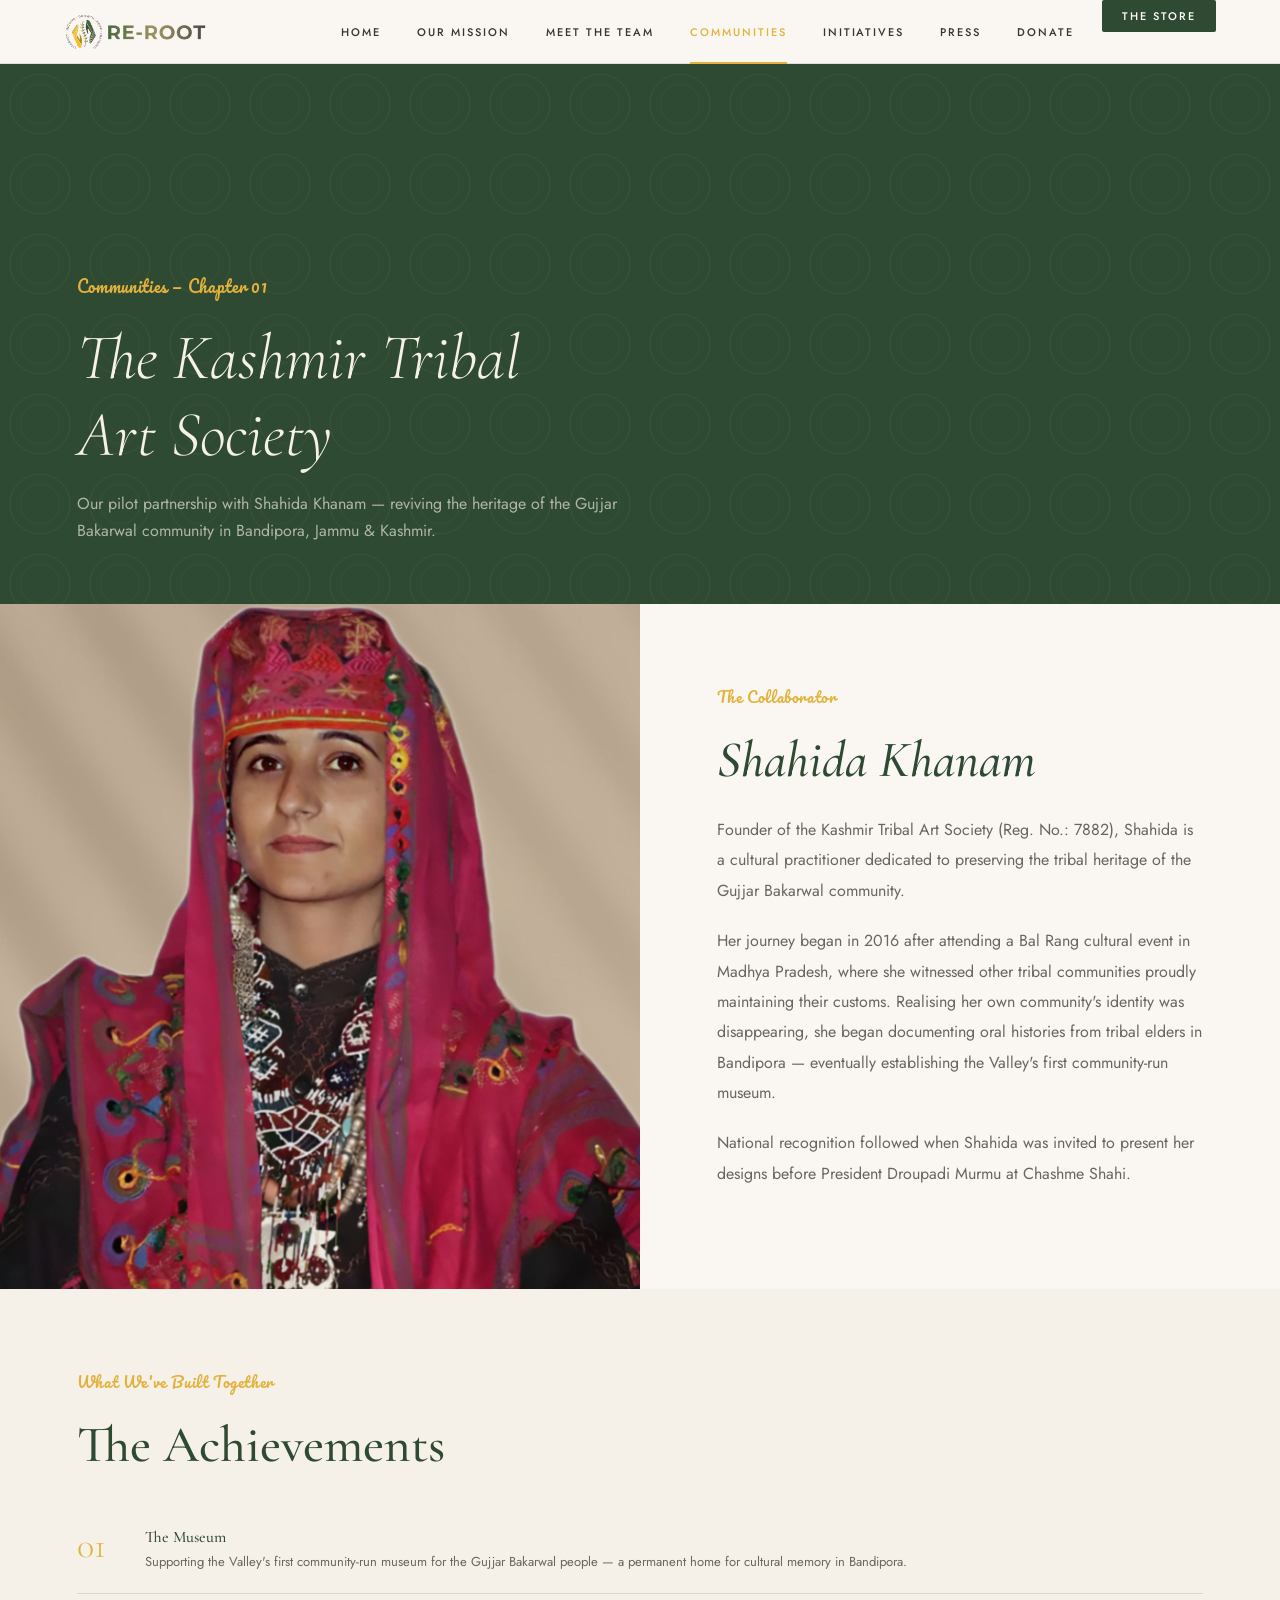
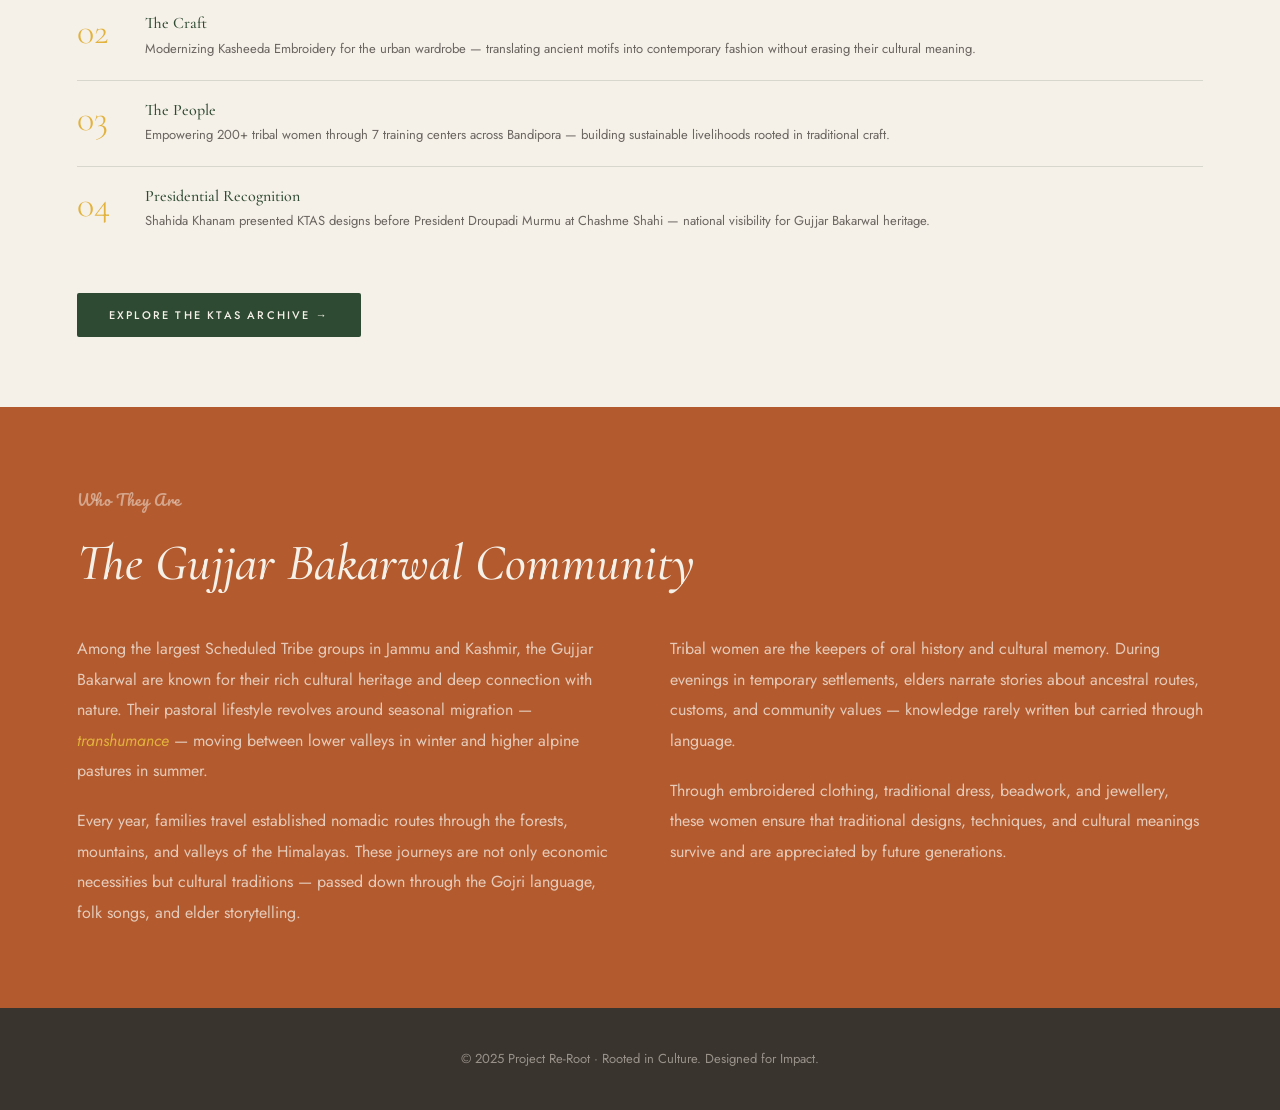
==== communities.html @ 129a93f0 "Initial commit" ====
<!DOCTYPE html>
<html lang="en">
<head>
<meta charset="UTF-8">
<meta name="viewport" content="width=device-width, initial-scale=1.0">
<title>RE-ROOT - Communities</title>
<meta name="description" content="Explore Re-Root's Kashmir Tribal Art Society partnership and the living traditions of the Gujjar Bakarwal community.">
<link rel="preconnect" href="https://fonts.googleapis.com">
<link rel="preconnect" href="https://fonts.gstatic.com" crossorigin>
<link href="https://fonts.googleapis.com/css2?family=Cormorant+Garamond:ital,wght@0,300;0,400;0,500;0,600;1,300;1,400;1,500&family=Jost:wght@300;400;500&family=Pacifico&display=swap" rel="stylesheet">
<link rel="stylesheet" href="styles.css">
<script src="script.js" defer></script>
</head>
<body>
<nav>
  <a href="index.html" class="nav-logo">
    <img src="img/re-root-logo.png" alt="RE-ROOT">
    <span class="visually-hidden">RE-ROOT</span>
  </a>
  <ul class="nav-links">
    <li><a href="index.html">Home</a></li>
    <li><a href="mission.html">Our Mission</a></li>
    <li><a href="team.html">Meet the Team</a></li>
    <li><a href="communities.html" class="active" aria-current="page">Communities</a></li>
    <li><a href="initiatives.html">Initiatives</a></li>
    <li><a href="press.html">Press</a></li>
    <li><a href="donate.html">Donate</a></li>
    <li><a href="#" class="nav-store" onclick="return false;" aria-disabled="true" title="Store coming soon">The Store</a></li>
  </ul>
  <button class="hamburger" id="hamburger" onclick="toggleMenu()" aria-label="Toggle menu">
    <span></span><span></span><span></span>
  </button>
</nav>
<div class="mobile-drawer" id="mobile-drawer">
  <a href="index.html" class="mobile-link">Home</a>
  <a href="mission.html" class="mobile-link">Our Mission</a>
  <a href="team.html" class="mobile-link">Meet the Team</a>
  <a href="communities.html" class="mobile-link active" aria-current="page">Communities</a>
  <a href="initiatives.html" class="mobile-link">Initiatives</a>
  <a href="press.html" class="mobile-link">Press</a>
  <a href="donate.html" class="mobile-link">Donate</a>
  <a href="#" class="mobile-link mobile-link-store" onclick="return false;" aria-disabled="true" title="Store coming soon">The Store</a>
</div>
<div class="drawer-overlay" id="drawer-overlay" onclick="closeMenu()"></div>

<main class="page">
  <div class="ktas-hero" data-random-bg style="--bg-tint:linear-gradient(180deg, rgba(46,74,50,0.82) 0%, rgba(46,74,50,0.9) 100%)">
    <div class="ktas-hero-content">
      <p class="section-label">Communities &mdash; Chapter 01</p>
      <h1>The Kashmir Tribal<br><em>Art Society</em></h1>
      <p>Our pilot partnership with Shahida Khanam &mdash; reviving the heritage of the Gujjar Bakarwal community in Bandipora, Jammu &amp; Kashmir.</p>
    </div>
  </div>

  <div class="ktas-split">
    <div class="ktas-img-col portrait-cover">
      <img src="img/shahida khanum.png" alt="Shahida Khanam in traditional attire">
    </div>
    <div class="ktas-text-col">
      <p class="section-label">The Collaborator</p>
      <h2 class="section-title" style="font-style:italic">Shahida Khanam</h2>
      <p class="section-para">Founder of the Kashmir Tribal Art Society (Reg. No.: 7882), Shahida is a cultural practitioner dedicated to preserving the tribal heritage of the Gujjar Bakarwal community.</p>
      <p class="section-para">Her journey began in 2016 after attending a Bal Rang cultural event in Madhya Pradesh, where she witnessed other tribal communities proudly maintaining their customs. Realising her own community's identity was disappearing, she began documenting oral histories from tribal elders in Bandipora &mdash; eventually establishing the Valley's first community-run museum.</p>
      <p class="section-para">National recognition followed when Shahida was invited to present her designs before President Droupadi Murmu at Chashme Shahi.</p>
    </div>
  </div>

  <section class="section" style="background:var(--ivorylight)">
    <p class="section-label">What We've Built Together</p>
    <h2 class="section-title">The Achievements</h2>
    <ul class="achievement-list">
      <li>
        <div class="ach-num">01</div>
        <div class="ach-text">
          <h4>The Museum</h4>
          <p>Supporting the Valley's first community-run museum for the Gujjar Bakarwal people &mdash; a permanent home for cultural memory in Bandipora.</p>
        </div>
      </li>
      <li>
        <div class="ach-num">02</div>
        <div class="ach-text">
          <h4>The Craft</h4>
          <p>Modernizing Kasheeda Embroidery for the urban wardrobe &mdash; translating ancient motifs into contemporary fashion without erasing their cultural meaning.</p>
        </div>
      </li>
      <li>
        <div class="ach-num">03</div>
        <div class="ach-text">
          <h4>The People</h4>
          <p>Empowering 200+ tribal women through 7 training centers across Bandipora &mdash; building sustainable livelihoods rooted in traditional craft.</p>
        </div>
      </li>
      <li>
        <div class="ach-num">04</div>
        <div class="ach-text">
          <h4>Presidential Recognition</h4>
          <p>Shahida Khanam presented KTAS designs before President Droupadi Murmu at Chashme Shahi &mdash; national visibility for Gujjar Bakarwal heritage.</p>
        </div>
      </li>
    </ul>
    <div style="margin-top:48px">
      <a href="initiatives.html#digital" class="btn-primary" style="background:var(--forest);color:var(--ivorylight)">Explore the KTAS Archive &rarr;</a>
    </div>
  </section>

  <div class="community-band">
    <p class="section-label" style="color:rgba(245,240,232,0.5)">Who They Are</p>
    <h2 class="section-title">The Gujjar Bakarwal Community</h2>
    <div class="community-grid">
      <div>
        <p style="color:rgba(245,240,232,0.75);line-height:1.9;margin-bottom:20px">Among the largest Scheduled Tribe groups in Jammu and Kashmir, the Gujjar Bakarwal are known for their rich cultural heritage and deep connection with nature. Their pastoral lifestyle revolves around seasonal migration &mdash; <em style="color:var(--gold)">transhumance</em> &mdash; moving between lower valleys in winter and higher alpine pastures in summer.</p>
        <p style="color:rgba(245,240,232,0.75);line-height:1.9">Every year, families travel established nomadic routes through the forests, mountains, and valleys of the Himalayas. These journeys are not only economic necessities but cultural traditions &mdash; passed down through the Gojri language, folk songs, and elder storytelling.</p>
      </div>
      <div>
        <p style="color:rgba(245,240,232,0.75);line-height:1.9;margin-bottom:20px">Tribal women are the keepers of oral history and cultural memory. During evenings in temporary settlements, elders narrate stories about ancestral routes, customs, and community values &mdash; knowledge rarely written but carried through language.</p>
        <p style="color:rgba(245,240,232,0.75);line-height:1.9">Through embroidered clothing, traditional dress, beadwork, and jewellery, these women ensure that traditional designs, techniques, and cultural meanings survive and are appreciated by future generations.</p>
      </div>
    </div>
  </div>

  <footer style="background:var(--dye);color:rgba(245,240,232,0.5);padding:40px 6vw;text-align:center;font-size:13px">
    <p>&copy; 2025 Project Re-Root &middot; Rooted in Culture. Designed for Impact.</p>
  </footer>
</main>
</body>
</html>
---- styles.css ----
:root {
  --forest: #2e4a32;
  --olive: #6b7a3e;
  --gold: #e2b23c;
  --clay: #b35a2e;
  --dye: #3a342e;
  --ivory: #f3ef66;
  --ivorylight: #f5f0e8;
  --beige: #dcc9a6;
  --indigo: #2f5f63;
  --stone: #8e877c;
  --mahua: #8a4f5e;
  --bg: #faf7f2;
  --text: #1a1714;
  --muted: #6b6560;
  --border: rgba(46, 74, 50, 0.15);
}

* {
  margin: 0;
  padding: 0;
  box-sizing: border-box;
}

html {
  scroll-behavior: smooth;
}

body {
  font-family: "Jost", sans-serif;
  background: var(--bg);
  color: var(--text);
  font-size: 16px;
  line-height: 1.7;
}

body.menu-open {
  overflow: hidden;
}

[data-random-bg] {
  background-image: var(--bg-tint, none), var(--random-bg-image);
  background-size: cover;
  background-position: center;
  background-repeat: no-repeat;
}

h1,
h2,
h3,
h4 {
  font-family: "Cormorant Garamond", serif;
  font-weight: 500;
  line-height: 1.2;
}

.serif {
  font-family: "Cormorant Garamond", serif;
}

.caps {
  font-family: "Pacifico", cursive;
  letter-spacing: 0.04em;
  text-transform: none;
  font-size: 14px;
  font-weight: 400;
}

nav {
  position: fixed;
  top: 0;
  left: 0;
  right: 0;
  z-index: 100;
  background: var(--bg);
  border-bottom: 1px solid var(--border);
  display: flex;
  align-items: center;
  justify-content: space-between;
  padding: 0 5vw;
  height: 64px;
}

.nav-logo {
  color: var(--forest);
  text-decoration: none;
  display: flex;
  align-items: center;
  gap: 12px;
}

.nav-logo img {
  display: block;
  height: 40px;
  width: auto;
}

.visually-hidden {
  position: absolute;
  width: 1px;
  height: 1px;
  padding: 0;
  margin: -1px;
  overflow: hidden;
  clip: rect(0, 0, 0, 0);
  white-space: nowrap;
  border: 0;
}

.nav-links {
  display: flex;
  gap: 0;
  list-style: none;
}

.nav-links a {
  display: block;
  padding: 0 18px;
  height: 64px;
  line-height: 64px;
  color: var(--dye);
  text-decoration: none;
  font-size: 11px;
  letter-spacing: 0.18em;
  text-transform: uppercase;
  font-weight: 500;
  transition: color 0.2s;
  position: relative;
}

.nav-links a:hover {
  color: var(--gold);
}

.nav-links a.active {
  color: var(--gold);
}

.nav-links a::after {
  content: "";
  position: absolute;
  bottom: 0;
  left: 18px;
  right: 18px;
  height: 2px;
  background: var(--gold);
  transform: scaleX(0);
  transition: transform 0.2s;
}

.nav-links a:hover::after,
.nav-links a.active::after {
  transform: scaleX(1);
}

.nav-store {
  background: var(--forest);
  color: #fff !important;
  padding: 8px 20px !important;
  height: auto !important;
  line-height: normal !important;
  border-radius: 2px;
  margin-left: 10px;
}

.nav-store:hover {
  background: var(--olive) !important;
  color: #fff !important;
}

.nav-store::after {
  display: none !important;
}

.page {
  min-height: 100vh;
  padding-top: 64px;
}

.hamburger {
  display: none;
  flex-direction: column;
  justify-content: center;
  gap: 5px;
  background: none;
  border: none;
  cursor: pointer;
  padding: 8px;
  z-index: 200;
}

.hamburger span {
  display: block;
  width: 24px;
  height: 1.5px;
  background: var(--dye);
  transition: all 0.3s;
}

.hamburger.open span:nth-child(1) {
  transform: translateY(6.5px) rotate(45deg);
}

.hamburger.open span:nth-child(2) {
  opacity: 0;
}

.hamburger.open span:nth-child(3) {
  transform: translateY(-6.5px) rotate(-45deg);
}

.mobile-drawer {
  display: none;
  position: fixed;
  top: 64px;
  left: 0;
  right: 0;
  bottom: 0;
  background: var(--bg);
  z-index: 99;
  padding: 40px 6vw;
  flex-direction: column;
  gap: 0;
  transform: translateX(-100%);
  transition: transform 0.35s cubic-bezier(0.4, 0, 0.2, 1);
}

.mobile-drawer.open {
  transform: translateX(0);
}

.mobile-link {
  display: block;
  padding: 20px 0;
  border-bottom: 1px solid var(--border);
  font-size: 28px;
  font-family: "Cormorant Garamond", serif;
  font-style: italic;
  color: var(--dye);
  text-decoration: none;
  transition: color 0.2s;
}

.mobile-link:hover,
.mobile-link.active {
  color: var(--gold);
}

.mobile-link-store {
  margin-top: 32px;
  background: var(--forest);
  color: #fff !important;
  padding: 16px 24px;
  font-style: normal;
  font-family: "Jost", sans-serif;
  font-size: 13px;
  letter-spacing: 0.2em;
  text-transform: uppercase;
  border-bottom: none;
  text-align: center;
}

.drawer-overlay {
  display: none;
  position: fixed;
  inset: 0;
  z-index: 98;
  background: rgba(26, 23, 20, 0.4);
}

.drawer-overlay.show {
  display: block;
}

.hero-fullbleed {
  position: relative;
  min-height: calc(100vh - 64px);
  background-color: var(--dye);
  overflow: hidden;
  display: flex;
  flex-direction: column;
}

.hero-bg-pattern {
  position: absolute;
  inset: 0;
  z-index: 0;
  background-image:
    radial-gradient(ellipse 80% 60% at 70% 50%, #6b3a1f 0%, transparent 60%),
    radial-gradient(ellipse 50% 80% at 20% 80%, #2e4a32 0%, transparent 55%),
    radial-gradient(ellipse 40% 40% at 85% 15%, #b35a2e 0%, transparent 50%);
  background-color: #2a2219;
}

.hero-home-bg {
  background-image:
    linear-gradient(120deg, rgba(26, 18, 12, 0.68) 0%, rgba(26, 18, 12, 0.42) 48%, rgba(26, 18, 12, 0.58) 100%),
    url("img/bg-hero.png");
  background-size: cover;
  background-position: center;
  background-repeat: no-repeat;
}

.hero-bg-pattern::before {
  content: "";
  position: absolute;
  inset: 0;
  background-image: url("data:image/svg+xml,%3Csvg xmlns='http://www.w3.org/2000/svg' width='120' height='120'%3E%3Cpath d='M0 60 Q30 20 60 60 Q90 100 120 60' fill='none' stroke='rgba(226,178,60,0.06)' stroke-width='1'/%3E%3Cpath d='M0 30 Q30 0 60 30 Q90 60 120 30' fill='none' stroke='rgba(226,178,60,0.04)' stroke-width='1'/%3E%3Cpath d='M0 90 Q30 60 60 90 Q90 120 120 90' fill='none' stroke='rgba(226,178,60,0.04)' stroke-width='1'/%3E%3Ccircle cx='60' cy='60' r='30' fill='none' stroke='rgba(245,240,232,0.025)' stroke-width='1'/%3E%3Cpath d='M30 0 L30 120 M60 0 L60 120 M90 0 L90 120' stroke='rgba(245,240,232,0.015)' stroke-width='0.5'/%3E%3Cpath d='M0 30 L120 30 M0 60 L120 60 M0 90 L120 90' stroke='rgba(245,240,232,0.015)' stroke-width='0.5'/%3E%3C/svg%3E");
  background-repeat: repeat;
}

.hero-bg-overlay {
  position: absolute;
  inset: 0;
  z-index: 1;
  background: linear-gradient(105deg, rgba(26, 18, 12, 0.75) 0%, rgba(26, 18, 12, 0.3) 55%, rgba(26, 18, 12, 0) 100%);
}

.hero-content {
  position: relative;
  z-index: 2;
  flex: 1;
  display: flex;
  align-items: center;
  justify-content: flex-start;
  padding: 80px 6vw;
  gap: 60px;
  text-align: left;
}

.hero-content-inner {
  max-width: 700px;
  margin-left: clamp(16px, 4vw, 56px);
}

.hero-tagline {
  font-family: "Pacifico", cursive;
  font-size: 16px;
  letter-spacing: 0.04em;
  text-transform: none;
  color: var(--gold);
  margin-bottom: 24px;
  font-weight: 400;
}

.hero-h1 {
  font-size: clamp(44px, 5.5vw, 80px);
  color: var(--ivorylight);
  font-weight: 300;
  font-style: italic;
  line-height: 1.05;
  margin-bottom: 32px;
}

.hero-h1 strong {
  font-style: normal;
  font-weight: 600;
  color: var(--gold);
}

.hero-sub {
  color: rgba(245, 240, 232, 0.65);
  font-size: 15px;
  line-height: 1.85;
  max-width: 420px;
  margin: 0 0 48px;
}

.hero-ctas {
  display: flex;
  gap: 16px;
  flex-wrap: wrap;
  justify-content: flex-start;
}

.btn-primary {
  background: var(--gold);
  color: var(--dye);
  padding: 14px 32px;
  text-decoration: none;
  font-size: 11px;
  letter-spacing: 0.2em;
  text-transform: uppercase;
  font-weight: 500;
  border-radius: 2px;
  transition: background 0.2s;
}

.btn-primary:hover {
  background: #c9a030;
}

.btn-ghost {
  border: 1px solid rgba(245, 240, 232, 0.3);
  color: var(--ivorylight);
  padding: 14px 32px;
  text-decoration: none;
  font-size: 11px;
  letter-spacing: 0.2em;
  text-transform: uppercase;
  font-weight: 500;
  border-radius: 2px;
  transition: all 0.2s;
}

.btn-ghost:hover {
  border-color: var(--gold);
  color: var(--gold);
}

.hero-overlay-card {
  background: rgba(245, 240, 232, 0.95);
  padding: 40px 48px;
  text-align: center;
  min-width: 260px;
  flex-shrink: 0;
}

.hero-overlay-card .label {
  font-size: 10px;
  letter-spacing: 0.3em;
  text-transform: uppercase;
  color: var(--stone);
  margin-bottom: 10px;
}

.hero-overlay-card h3 {
  font-size: 20px;
  color: var(--dye);
  font-weight: 400;
  letter-spacing: 0.05em;
  font-style: italic;
}

.hero-scroll-hint {
  position: relative;
  z-index: 2;
  display: flex;
  align-items: center;
  gap: 16px;
  padding: 0 6vw 32px;
  font-size: 10px;
  letter-spacing: 0.25em;
  text-transform: uppercase;
  color: rgba(245, 240, 232, 0.35);
}

.hero-scroll-line {
  width: 48px;
  height: 1px;
  background: rgba(245, 240, 232, 0.25);
}

.placeholder-label {
  color: rgba(255, 255, 255, 0.4);
  font-size: 12px;
  letter-spacing: 0.2em;
  text-transform: uppercase;
}

.section {
  padding: 80px 6vw;
}

.section-sm {
  padding: 60px 6vw;
}

.section-label {
  font-family: "Pacifico", cursive;
  font-size: 15px;
  letter-spacing: 0.04em;
  text-transform: none;
  color: var(--gold);
  margin-bottom: 20px;
  font-weight: 400;
}

.section-title {
  font-size: clamp(32px, 4vw, 52px);
  color: var(--forest);
  margin-bottom: 24px;
}

.section-para {
  color: var(--muted);
  max-width: 680px;
  line-height: 1.9;
  margin-bottom: 20px;
}

.pillars-section {
  background: var(--ivorylight);
}

.pillars-grid {
  display: grid;
  grid-template-columns: repeat(5, 1fr);
  gap: 1px;
  background: var(--border);
  border: 1px solid var(--border);
  margin-top: 60px;
}

.pillar {
  background: var(--bg);
  padding: 48px 28px;
  text-align: center;
}

.pillar-letter {
  font-family: "Cormorant Garamond", serif;
  font-size: 64px;
  font-weight: 300;
  color: var(--gold);
  line-height: 1;
  margin-bottom: 16px;
}

.pillar-name {
  font-size: 11px;
  letter-spacing: 0.25em;
  text-transform: uppercase;
  color: var(--forest);
  font-weight: 500;
  margin-bottom: 12px;
}

.pillar-desc {
  font-size: 13px;
  color: var(--muted);
  line-height: 1.7;
}

.mission-grid {
  display: grid;
  grid-template-columns: 1fr 1fr;
  gap: 80px;
  align-items: center;
}

.mission-img {
  aspect-ratio: 4 / 5;
  background: var(--beige);
  display: flex;
  align-items: center;
  justify-content: center;
  flex-direction: column;
  gap: 12px;
  overflow: hidden;
}

.mission-img img {
  width: 100%;
  height: 100%;
  object-fit: cover;
  display: block;
}

.pullquote {
  font-family: "Cormorant Garamond", serif;
  font-size: clamp(24px, 3vw, 38px);
  font-style: italic;
  color: var(--forest);
  line-height: 1.4;
  margin-bottom: 32px;
  border-left: 3px solid var(--gold);
  padding-left: 28px;
}

.team-section {
  background: var(--dye);
}

.team-section .section-title {
  color: var(--ivorylight);
}

.team-section .section-label {
  color: var(--gold);
}

.team-section .section-para {
  color: rgba(245, 240, 232, 0.6);
}

.team-grid {
  display: grid;
  grid-template-columns: 1fr 1fr;
  gap: 40px;
  margin-top: 60px;
}

.team-card {
  border: 1px solid rgba(245, 240, 232, 0.1);
  padding: 40px;
}

.founder-photo-frame {
  width: 120px;
  height: 120px;
  border-radius: 50%;
  overflow: hidden;
  margin-bottom: 28px;
  border: 3px solid rgba(226, 178, 60, 0.4);
}

.founder-photo-frame img {
  width: 100%;
  height: 100%;
  object-fit: cover;
  display: block;
}

.team-name {
  font-family: "Cormorant Garamond", serif;
  font-size: 28px;
  color: var(--ivorylight);
  margin-bottom: 4px;
}

.team-role {
  font-size: 11px;
  letter-spacing: 0.2em;
  text-transform: uppercase;
  color: var(--gold);
  margin-bottom: 16px;
}

.team-bio {
  color: rgba(245, 240, 232, 0.6);
  font-size: 14px;
  line-height: 1.8;
}

.ktas-hero {
  height: 60vh;
  background: var(--forest);
  display: flex;
  align-items: flex-end;
  padding: 60px 6vw;
  position: relative;
  overflow: hidden;
}

.ktas-hero::before {
  content: "";
  position: absolute;
  inset: 0;
  background: url("data:image/svg+xml,%3Csvg xmlns='http://www.w3.org/2000/svg' width='80' height='80'%3E%3Ccircle cx='40' cy='40' r='30' fill='none' stroke='rgba(226,178,60,0.08)' stroke-width='1'/%3E%3Ccircle cx='40' cy='40' r='20' fill='none' stroke='rgba(226,178,60,0.05)' stroke-width='1'/%3E%3C/svg%3E") repeat;
}

.ktas-hero-content {
  position: relative;
  max-width: 700px;
}

.ktas-hero-content .section-label {
  color: var(--gold);
}

.ktas-hero h1 {
  font-size: clamp(36px, 5vw, 64px);
  color: var(--ivorylight);
  font-weight: 300;
  font-style: italic;
  margin-bottom: 16px;
}

.ktas-hero p {
  color: rgba(245, 240, 232, 0.65);
  font-size: 16px;
  max-width: 560px;
}

.ktas-split {
  display: grid;
  grid-template-columns: 1fr 1fr;
  gap: 0;
}

.ktas-img-col {
  background: var(--beige);
  min-height: 500px;
  display: flex;
  align-items: center;
  justify-content: center;
  flex-direction: column;
  position: relative;
  overflow: hidden;
}

.ktas-text-col {
  padding: 80px 6vw;
}

.achievement-list {
  list-style: none;
  margin-top: 32px;
}

.achievement-list li {
  padding: 20px 0;
  border-bottom: 1px solid var(--border);
  display: flex;
  gap: 20px;
  align-items: flex-start;
}

.achievement-list li:last-child {
  border-bottom: none;
}

.ach-num {
  font-family: "Cormorant Garamond", serif;
  font-size: 36px;
  color: var(--gold);
  font-weight: 300;
  line-height: 1;
  min-width: 48px;
}

.ach-text h4 {
  font-size: 16px;
  color: var(--forest);
  margin-bottom: 4px;
  font-weight: 500;
}

.ach-text p {
  font-size: 13px;
  color: var(--muted);
}

.community-band {
  background: var(--clay);
  padding: 80px 6vw;
}

.community-band .section-title {
  color: var(--ivorylight);
  font-style: italic;
}

.community-band .section-label {
  color: rgba(245, 240, 232, 0.6);
}

.community-band .section-para {
  color: rgba(245, 240, 232, 0.75);
  max-width: none;
}

.projects-header {
  padding: 80px 6vw 40px;
  background: var(--ivorylight);
}

.projects-grid {
  display: grid;
  grid-template-columns: 1fr 1fr 1fr;
}

.project-card {
  padding: 60px 40px;
  border: 1px solid var(--border);
  transition: background 0.3s;
  cursor: pointer;
}

.project-card:hover {
  background: var(--ivorylight);
}

.project-num {
  font-family: "Cormorant Garamond", serif;
  font-size: 80px;
  font-weight: 300;
  color: var(--beige);
  line-height: 1;
  margin-bottom: 24px;
}

.project-tag {
  font-family: "Pacifico", cursive;
  font-size: 14px;
  letter-spacing: 0.04em;
  text-transform: none;
  color: var(--gold);
  margin-bottom: 12px;
  font-weight: 400;
}

.project-title {
  font-size: 28px;
  color: var(--forest);
  margin-bottom: 16px;
  font-style: italic;
}

.project-desc {
  color: var(--muted);
  font-size: 14px;
  line-height: 1.8;
}

.project-expand {
  margin-top: 24px;
  padding: 60px 6vw;
  background: var(--bg);
  border-top: 1px solid var(--border);
  display: none;
}

.project-expand.open {
  display: block;
}

.store-header {
  padding: 80px 6vw 40px;
}

.pattern-header-bg {
  background-image:
    linear-gradient(180deg, rgba(250, 247, 242, 0.94) 0%, rgba(250, 247, 242, 0.88) 100%),
    url("img/bg2.png");
  background-size: cover;
  background-position: center;
  background-repeat: no-repeat;
}

.store-filters {
  display: flex;
  gap: 0;
  margin-bottom: 60px;
  border-bottom: 1px solid var(--border);
}

.filter-btn {
  padding: 12px 28px;
  background: none;
  border: none;
  font-family: "Jost", sans-serif;
  font-size: 11px;
  letter-spacing: 0.2em;
  text-transform: uppercase;
  color: var(--muted);
  cursor: pointer;
  border-bottom: 2px solid transparent;
  margin-bottom: -1px;
  transition: all 0.2s;
}

.filter-btn:hover,
.filter-btn.active {
  color: var(--forest);
  border-bottom-color: var(--gold);
}

.store-grid {
  display: grid;
  grid-template-columns: repeat(3, 1fr);
  gap: 1px;
  background: var(--border);
}

.store-item {
  background: var(--bg);
}

.store-img {
  aspect-ratio: 4 / 5;
  background: var(--beige);
  display: flex;
  align-items: center;
  justify-content: center;
  flex-direction: column;
  gap: 8px;
  position: relative;
  overflow: hidden;
}

.store-img-inner {
  background: linear-gradient(135deg, var(--beige), var(--stone) 80%);
}

.craft-badge {
  position: absolute;
  bottom: 16px;
  left: 16px;
  background: var(--ivorylight);
  padding: 6px 14px;
  font-size: 10px;
  letter-spacing: 0.2em;
  text-transform: uppercase;
  color: var(--dye);
}

.store-info {
  padding: 24px;
}

.store-item-name {
  font-size: 20px;
  color: var(--forest);
  margin-bottom: 4px;
}

.store-item-origin {
  font-size: 11px;
  letter-spacing: 0.15em;
  text-transform: uppercase;
  color: var(--stone);
  margin-bottom: 12px;
}

.store-item-price {
  font-size: 16px;
  color: var(--clay);
  font-weight: 500;
}

.meet-artisan {
  display: flex;
  align-items: center;
  gap: 10px;
  margin-top: 16px;
  padding-top: 16px;
  border-top: 1px solid var(--border);
  font-size: 12px;
  color: var(--indigo);
  text-decoration: none;
}

.press-grid {
  display: grid;
  grid-template-columns: 1fr 1fr;
  gap: 40px;
  margin-top: 60px;
}

.press-card {
  padding: 40px;
  border: 1px solid var(--border);
}

.press-source {
  font-family: "Pacifico", cursive;
  font-size: 14px;
  letter-spacing: 0.04em;
  text-transform: none;
  color: var(--stone);
  margin-bottom: 16px;
}

.press-headline {
  font-size: 22px;
  color: var(--forest);
  font-style: italic;
  line-height: 1.4;
  margin-bottom: 16px;
}

.press-link {
  font-size: 11px;
  letter-spacing: 0.15em;
  text-transform: uppercase;
  color: var(--indigo);
  text-decoration: none;
}

footer {
  background: var(--dye);
  color: rgba(245, 240, 232, 0.6);
  padding: 60px 6vw 40px;
}

.footer-grid {
  display: grid;
  grid-template-columns: 2fr 1fr 1fr 1fr;
  gap: 60px;
  margin-bottom: 60px;
}

.footer-brand h3 {
  font-family: "Cormorant Garamond", serif;
  font-size: 28px;
  color: var(--ivorylight);
  margin-bottom: 16px;
}

.footer-brand img {
  display: block;
  height: 54px;
  width: auto;
  margin-bottom: 16px;
}

.footer-brand span {
  color: var(--gold);
}

.footer-brand p {
  font-size: 14px;
  line-height: 1.8;
}

.footer-col h4 {
  font-size: 11px;
  letter-spacing: 0.2em;
  text-transform: uppercase;
  color: var(--gold);
  margin-bottom: 20px;
  font-weight: 500;
}

.footer-col ul {
  list-style: none;
}

.footer-col ul li {
  margin-bottom: 10px;
}

.footer-col ul a {
  color: rgba(245, 240, 232, 0.5);
  text-decoration: none;
  font-size: 14px;
  transition: color 0.2s;
}

.footer-col ul a:hover {
  color: var(--gold);
}

.footer-bottom {
  border-top: 1px solid rgba(245, 240, 232, 0.1);
  padding-top: 32px;
  font-size: 13px;
  text-align: center;
}

.divider {
  display: flex;
  align-items: center;
  gap: 20px;
  padding: 0 6vw;
  margin: 0;
}

.divider-line {
  flex: 1;
  height: 1px;
  background: var(--border);
}

.divider-motif {
  font-family: "Cormorant Garamond", serif;
  font-size: 20px;
  color: var(--gold);
}

.stat-band {
  background: var(--forest);
  padding: 60px 6vw;
  display: grid;
  grid-template-columns: repeat(4, 1fr);
  gap: 1px;
  text-align: center;
}

.stat-item {
  padding: 0 20px;
}

.stat-num {
  font-family: "Cormorant Garamond", serif;
  font-size: 64px;
  color: var(--gold);
  font-weight: 300;
  line-height: 1;
  margin-bottom: 8px;
}

.stat-label {
  font-size: 11px;
  letter-spacing: 0.2em;
  text-transform: uppercase;
  color: rgba(245, 240, 232, 0.5);
}

.feature-split {
  display: grid;
  grid-template-columns: 1fr 1fr;
  min-height: 500px;
}

.feature-photo-panel {
  position: relative;
  min-height: 500px;
  display: flex;
  align-items: flex-end;
  padding: 40px;
}

.feature-photo-panel::after {
  content: "";
  position: absolute;
  inset: 0;
  background: linear-gradient(180deg, rgba(26, 23, 20, 0.08) 0%, rgba(26, 23, 20, 0.45) 100%);
}

.feature-photo-panel span {
  position: relative;
  z-index: 1;
  display: inline-flex;
  align-items: center;
  gap: 10px;
  padding: 10px 16px;
  background: rgba(245, 240, 232, 0.92);
  color: var(--forest);
  font-size: 11px;
  letter-spacing: 0.18em;
  text-transform: uppercase;
}

.story-split {
  display: grid;
  grid-template-columns: 1fr 2fr;
  gap: 80px;
  align-items: start;
}

.community-grid {
  display: grid;
  grid-template-columns: 1fr 1fr;
  gap: 60px;
  margin-top: 40px;
}

.portrait-cover {
  padding: 0;
}

.portrait-cover img {
  width: 100%;
  height: 100%;
  object-fit: cover;
  display: block;
}

.recognition-grid {
  display: grid;
  grid-template-columns: 1fr 2fr;
  gap: 60px;
  align-items: center;
}

.recognition-photo {
  background: var(--beige);
  min-height: 260px;
  overflow: hidden;
}

.recognition-photo img {
  width: 100%;
  height: 100%;
  object-fit: cover;
  display: block;
}

@keyframes fadeUp {
  from {
    opacity: 0;
    transform: translateY(24px);
  }

  to {
    opacity: 1;
    transform: translateY(0);
  }
}

.fade-in {
  animation: fadeUp 0.7s ease forwards;
}

@media (max-width: 900px) {
  .hero-content {
    flex-direction: column;
    padding: 60px 6vw 40px;
    gap: 40px;
    align-items: flex-start;
  }

  .hero-overlay-card {
    width: 100%;
    padding: 28px 32px;
  }

  .mission-grid,
  .team-grid,
  .ktas-split,
  .footer-grid,
  .feature-split,
  .story-split,
  .community-grid,
  .recognition-grid {
    grid-template-columns: 1fr;
  }

  .pillars-grid {
    grid-template-columns: 1fr 1fr;
  }

  .projects-grid {
    grid-template-columns: 1fr;
  }

  .store-grid {
    grid-template-columns: 1fr 1fr;
  }

  .stat-band {
    grid-template-columns: 1fr 1fr;
    gap: 0;
  }

  .nav-links {
    display: none;
  }

  .hamburger {
    display: flex;
  }

  .mobile-drawer {
    display: flex;
  }
}

@media (max-width: 600px) {
  .store-grid {
    grid-template-columns: 1fr;
  }

  .pillars-grid {
    grid-template-columns: 1fr;
  }

  .press-grid {
    grid-template-columns: 1fr;
  }

  .stat-band {
    grid-template-columns: 1fr 1fr;
  }

  .hero-h1 {
    font-size: 42px;
  }
}
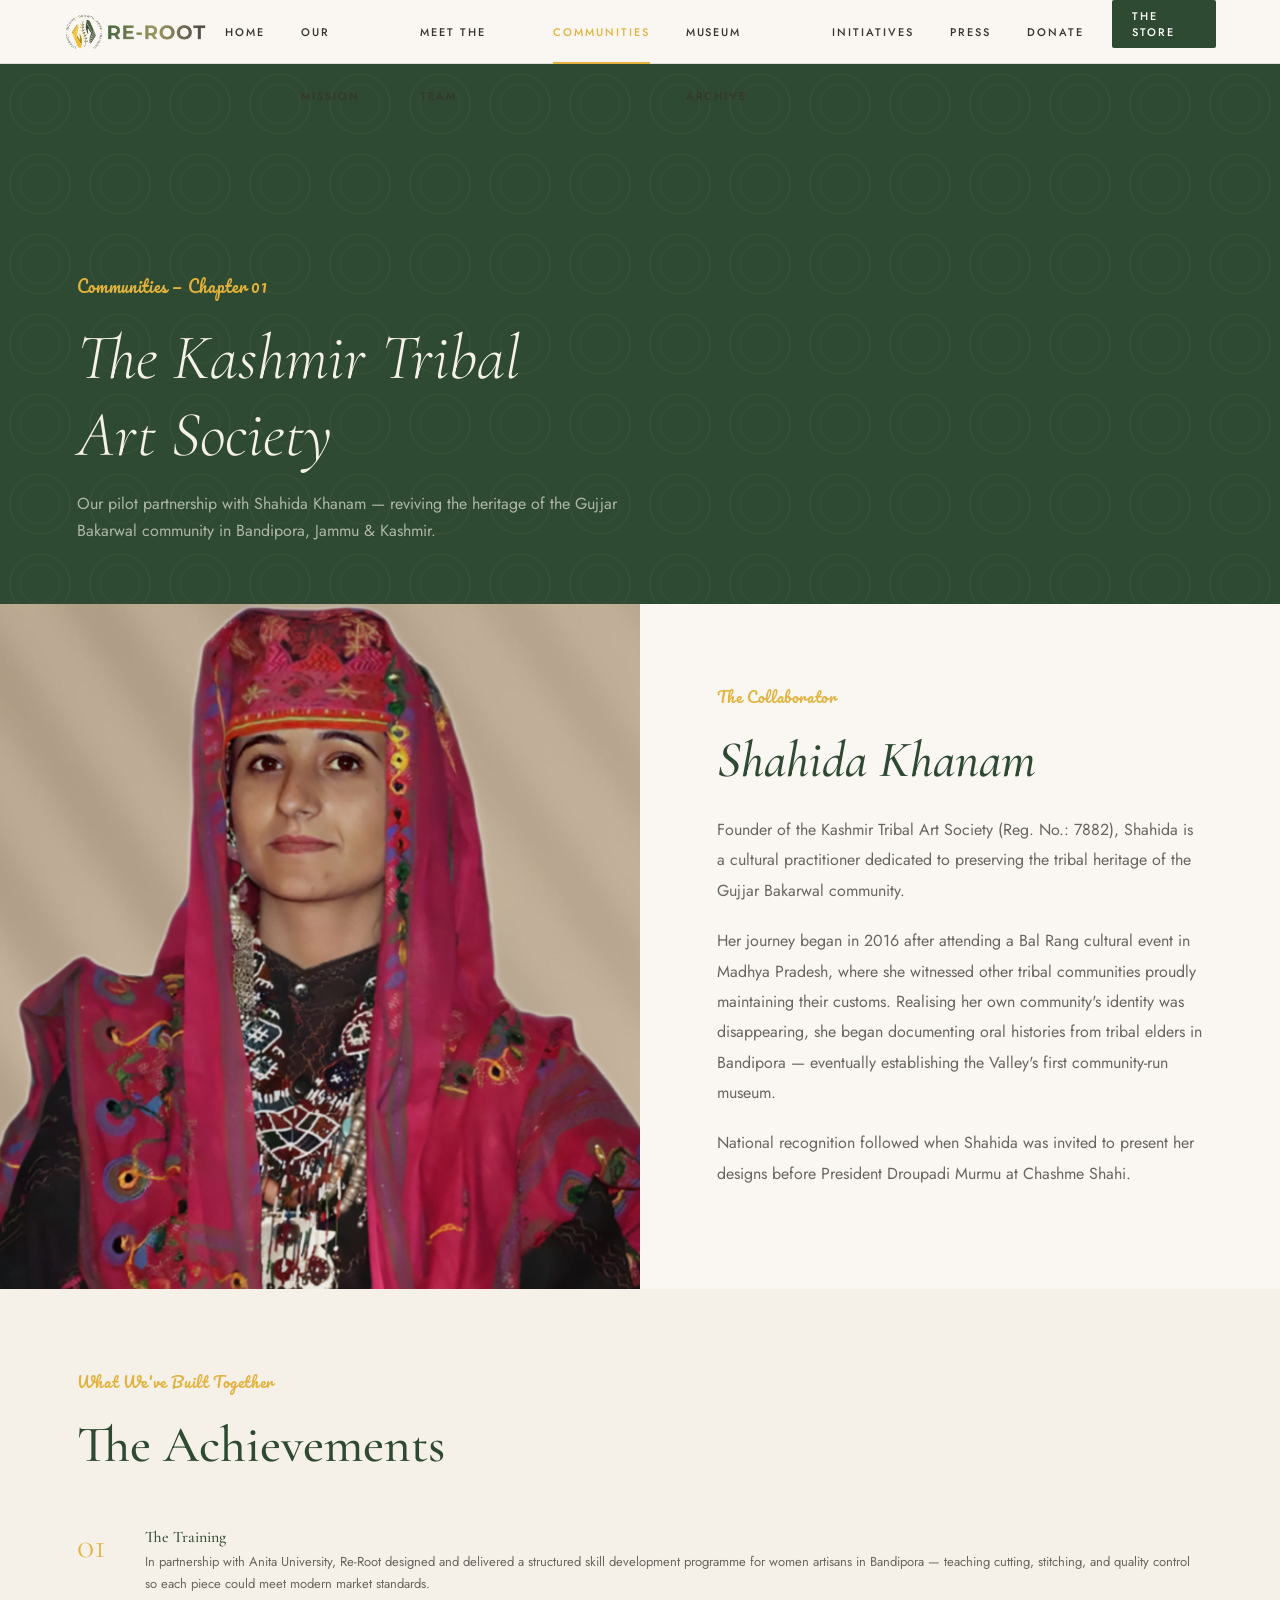
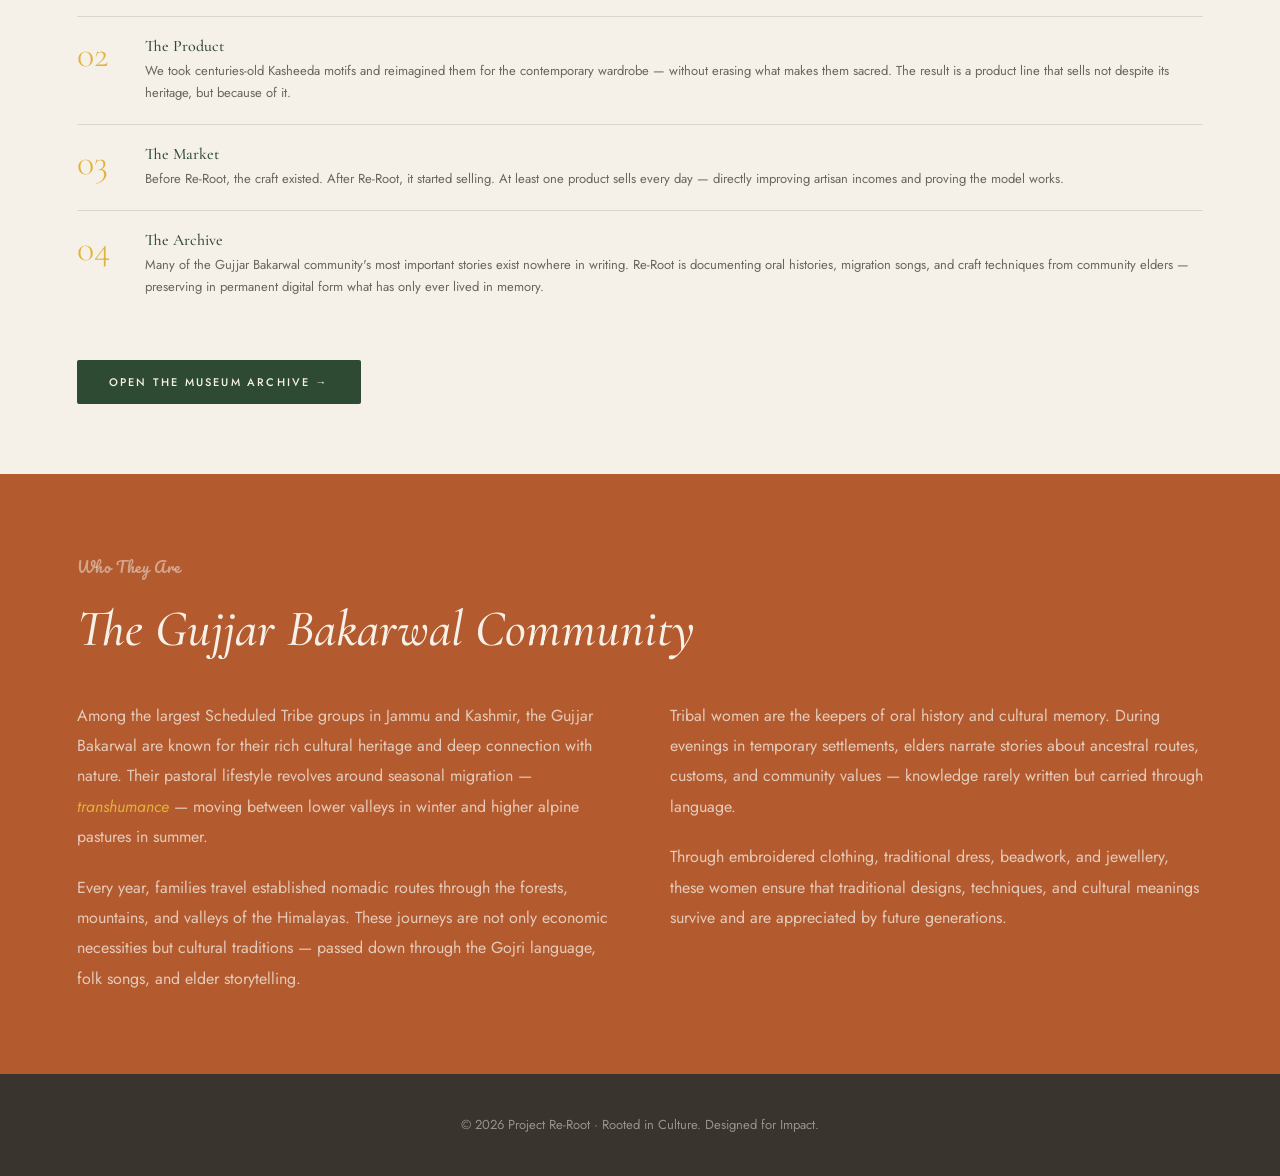
==== commit effe4328: "site update" ====
--- a/communities.html
+++ b/communities.html
@@ -22,10 +22,11 @@
     <li><a href="mission.html">Our Mission</a></li>
     <li><a href="team.html">Meet the Team</a></li>
     <li><a href="communities.html" class="active" aria-current="page">Communities</a></li>
+    <li><a href="museum-archive.html">Museum Archive</a></li>
     <li><a href="initiatives.html">Initiatives</a></li>
     <li><a href="press.html">Press</a></li>
     <li><a href="donate.html">Donate</a></li>
-    <li><a href="#" class="nav-store" onclick="return false;" aria-disabled="true" title="Store coming soon">The Store</a></li>
+    <li><a href="store.html" class="nav-store">The Store</a></li>
   </ul>
   <button class="hamburger" id="hamburger" onclick="toggleMenu()" aria-label="Toggle menu">
     <span></span><span></span><span></span>
@@ -36,10 +37,11 @@
   <a href="mission.html" class="mobile-link">Our Mission</a>
   <a href="team.html" class="mobile-link">Meet the Team</a>
   <a href="communities.html" class="mobile-link active" aria-current="page">Communities</a>
+  <a href="museum-archive.html" class="mobile-link">Museum Archive</a>
   <a href="initiatives.html" class="mobile-link">Initiatives</a>
   <a href="press.html" class="mobile-link">Press</a>
   <a href="donate.html" class="mobile-link">Donate</a>
-  <a href="#" class="mobile-link mobile-link-store" onclick="return false;" aria-disabled="true" title="Store coming soon">The Store</a>
+  <a href="store.html" class="mobile-link mobile-link-store">The Store</a>
 </div>
 <div class="drawer-overlay" id="drawer-overlay" onclick="closeMenu()"></div>
 
@@ -72,34 +74,34 @@
       <li>
         <div class="ach-num">01</div>
         <div class="ach-text">
-          <h4>The Museum</h4>
-          <p>Supporting the Valley's first community-run museum for the Gujjar Bakarwal people &mdash; a permanent home for cultural memory in Bandipora.</p>
+          <h4>The Training</h4>
+          <p>In partnership with Anita University, Re-Root designed and delivered a structured skill development programme for women artisans in Bandipora &mdash; teaching cutting, stitching, and quality control so each piece could meet modern market standards.</p>
         </div>
       </li>
       <li>
         <div class="ach-num">02</div>
         <div class="ach-text">
-          <h4>The Craft</h4>
-          <p>Modernizing Kasheeda Embroidery for the urban wardrobe &mdash; translating ancient motifs into contemporary fashion without erasing their cultural meaning.</p>
+          <h4>The Product</h4>
+          <p>We took centuries-old Kasheeda motifs and reimagined them for the contemporary wardrobe &mdash; without erasing what makes them sacred. The result is a product line that sells not despite its heritage, but because of it.</p>
         </div>
       </li>
       <li>
         <div class="ach-num">03</div>
         <div class="ach-text">
-          <h4>The People</h4>
-          <p>Empowering 200+ tribal women through 7 training centers across Bandipora &mdash; building sustainable livelihoods rooted in traditional craft.</p>
+          <h4>The Market</h4>
+          <p>Before Re-Root, the craft existed. After Re-Root, it started selling. At least one product sells every day &mdash; directly improving artisan incomes and proving the model works.</p>
         </div>
       </li>
       <li>
         <div class="ach-num">04</div>
         <div class="ach-text">
-          <h4>Presidential Recognition</h4>
-          <p>Shahida Khanam presented KTAS designs before President Droupadi Murmu at Chashme Shahi &mdash; national visibility for Gujjar Bakarwal heritage.</p>
+          <h4>The Archive</h4>
+          <p>Many of the Gujjar Bakarwal community's most important stories exist nowhere in writing. Re-Root is documenting oral histories, migration songs, and craft techniques from community elders &mdash; preserving in permanent digital form what has only ever lived in memory.</p>
         </div>
       </li>
     </ul>
     <div style="margin-top:48px">
-      <a href="initiatives.html#digital" class="btn-primary" style="background:var(--forest);color:var(--ivorylight)">Explore the KTAS Archive &rarr;</a>
+      <a href="museum-archive.html" class="btn-primary" style="background:var(--forest);color:var(--ivorylight)">Open the Museum Archive &rarr;</a>
     </div>
   </section>
 
@@ -119,7 +121,7 @@
   </div>
 
   <footer style="background:var(--dye);color:rgba(245,240,232,0.5);padding:40px 6vw;text-align:center;font-size:13px">
-    <p>&copy; 2025 Project Re-Root &middot; Rooted in Culture. Designed for Impact.</p>
+    <p>&copy; 2026 Project Re-Root &middot; Rooted in Culture. Designed for Impact.</p>
   </footer>
 </main>
 </body>
--- a/styles.css
+++ b/styles.css
@@ -38,6 +38,14 @@
   overflow: hidden;
 }
 
+body.store-modal-open {
+  overflow: hidden;
+}
+
+body.archive-lightbox-open {
+  overflow: hidden;
+}
+
 [data-random-bg] {
   background-image: var(--bg-tint, none), var(--random-bg-image);
   background-size: cover;
@@ -168,8 +176,31 @@
   color: #fff !important;
 }
 
+.nav-store.active {
+  background: var(--olive) !important;
+  box-shadow: inset 0 0 0 1px rgba(245, 240, 232, 0.12);
+}
+
 .nav-store::after {
   display: none !important;
+}
+
+@media (max-width: 1180px) and (min-width: 901px) {
+  .nav-links a {
+    padding: 0 12px;
+    font-size: 10px;
+    letter-spacing: 0.14em;
+  }
+
+  .nav-links a::after {
+    left: 12px;
+    right: 12px;
+  }
+
+  .nav-store {
+    padding: 8px 16px !important;
+    margin-left: 6px;
+  }
 }
 
 .page {
@@ -221,6 +252,8 @@
   padding: 40px 6vw;
   flex-direction: column;
   gap: 0;
+  overflow-y: auto;
+  -webkit-overflow-scrolling: touch;
   transform: translateX(-100%);
   transition: transform 0.35s cubic-bezier(0.4, 0, 0.2, 1);
 }
@@ -258,6 +291,8 @@
   text-transform: uppercase;
   border-bottom: none;
   text-align: center;
+  flex-shrink: 0;
+  margin-bottom: 24px;
 }
 
 .drawer-overlay {
@@ -820,6 +855,498 @@
   padding: 80px 6vw 40px;
 }
 
+.donate-hero {
+  display: grid;
+  grid-template-columns: minmax(0, 1.35fr) minmax(280px, 0.9fr);
+  gap: 32px;
+  align-items: stretch;
+}
+
+.donate-hero-copy {
+  max-width: 760px;
+}
+
+.donate-card {
+  background: rgba(245, 240, 232, 0.94);
+  border: 1px solid rgba(46, 74, 50, 0.14);
+  padding: 32px;
+  box-shadow: 0 18px 40px rgba(26, 23, 20, 0.06);
+  display: flex;
+  flex-direction: column;
+  justify-content: center;
+  scroll-margin-top: 92px;
+}
+
+.donate-card-label {
+  font-size: 11px;
+  letter-spacing: 0.2em;
+  text-transform: uppercase;
+  color: var(--clay);
+  margin-bottom: 18px;
+}
+
+.donate-details {
+  display: grid;
+  gap: 18px;
+}
+
+.donate-detail {
+  padding-top: 18px;
+  border-top: 1px solid var(--border);
+}
+
+.donate-detail:first-child {
+  padding-top: 0;
+  border-top: none;
+}
+
+.donate-detail dt {
+  font-size: 11px;
+  letter-spacing: 0.18em;
+  text-transform: uppercase;
+  color: var(--stone);
+  margin-bottom: 8px;
+}
+
+.donate-detail dd {
+  font-family: "Cormorant Garamond", serif;
+  font-size: clamp(24px, 3vw, 34px);
+  color: var(--forest);
+  line-height: 1.1;
+  word-break: break-word;
+}
+
+.donate-note {
+  background: var(--ivorylight);
+}
+
+.archive-header {
+  display: flex;
+  align-items: flex-end;
+  justify-content: flex-start;
+}
+
+.archive-title {
+  margin: 0;
+  color: var(--forest);
+  font-family: "Cormorant Garamond", serif;
+  font-size: clamp(48px, 7vw, 92px);
+  font-style: italic;
+  line-height: 0.95;
+  letter-spacing: -0.02em;
+}
+
+.archive-actions {
+  display: flex;
+  flex-wrap: wrap;
+  gap: 12px;
+  margin-top: 28px;
+}
+
+.archive-action {
+  appearance: none;
+  display: inline-flex;
+  align-items: center;
+  justify-content: center;
+  border: 1px solid transparent;
+  border-radius: 2px;
+  padding: 14px 22px;
+  font-family: "Jost", sans-serif;
+  font-size: 11px;
+  letter-spacing: 0.2em;
+  text-transform: uppercase;
+  text-decoration: none;
+  cursor: pointer;
+  transition: background 0.2s, color 0.2s, border-color 0.2s, transform 0.2s;
+}
+
+.archive-action:hover {
+  transform: translateY(-1px);
+}
+
+.archive-action-primary {
+  background: var(--forest);
+  color: var(--ivorylight);
+}
+
+.archive-action-primary:hover {
+  background: var(--olive);
+  color: var(--ivorylight);
+}
+
+.archive-action-secondary {
+  background: transparent;
+  color: var(--forest);
+  border-color: rgba(46, 74, 50, 0.18);
+}
+
+.archive-action-secondary:hover {
+  background: rgba(46, 74, 50, 0.06);
+}
+
+.archive-upload-input {
+  position: absolute;
+  width: 1px;
+  height: 1px;
+  padding: 0;
+  margin: -1px;
+  overflow: hidden;
+  clip: rect(0, 0, 0, 0);
+  border: 0;
+}
+
+.archive-hero-note {
+  background: rgba(245, 240, 232, 0.92);
+  border: 1px solid rgba(46, 74, 50, 0.14);
+  padding: 30px;
+  box-shadow: 0 18px 40px rgba(26, 23, 20, 0.06);
+}
+
+.archive-hero-note-label {
+  font-size: 11px;
+  letter-spacing: 0.2em;
+  text-transform: uppercase;
+  color: var(--clay);
+  margin-bottom: 12px;
+}
+
+.archive-hero-note h2 {
+  font-size: clamp(28px, 3vw, 40px);
+  font-style: italic;
+  color: var(--forest);
+  margin-bottom: 12px;
+}
+
+.archive-hero-note p {
+  color: var(--muted);
+  font-size: 15px;
+  line-height: 1.8;
+}
+
+.archive-gallery-section {
+  background: var(--ivorylight);
+  padding-top: 0;
+}
+
+.archive-gallery-head {
+  max-width: 760px;
+  margin-bottom: 20px;
+}
+
+.archive-status {
+  display: inline-flex;
+  align-items: center;
+  padding: 10px 14px;
+  margin-bottom: 24px;
+  border: 1px solid rgba(46, 74, 50, 0.15);
+  background: rgba(245, 240, 232, 0.9);
+  color: var(--forest);
+  font-size: 11px;
+  letter-spacing: 0.16em;
+  text-transform: uppercase;
+}
+
+.archive-grid {
+  display: grid;
+  width: 100%;
+  grid-template-columns: repeat(5, minmax(0, 1fr));
+  gap: 18px;
+}
+
+.archive-tile {
+  appearance: none;
+  display: block;
+  width: 100%;
+  border: none;
+  background: transparent;
+  padding: 0;
+  text-align: left;
+  cursor: pointer;
+}
+
+.archive-tile:hover .archive-frame,
+.archive-tile:focus-visible .archive-frame {
+  transform: translateY(-3px);
+  box-shadow: 0 18px 36px rgba(26, 23, 20, 0.12);
+}
+
+.archive-tile:focus-visible {
+  outline: none;
+}
+
+.archive-frame {
+  display: block;
+  width: 100%;
+  position: relative;
+  aspect-ratio: 4 / 5;
+  overflow: hidden;
+  background: linear-gradient(135deg, rgba(226, 178, 60, 0.18), rgba(179, 90, 46, 0.28)),
+    linear-gradient(135deg, #3a342e, #6b7a3e);
+  transition: transform 0.25s ease, box-shadow 0.25s ease;
+  box-shadow: 0 10px 24px rgba(26, 23, 20, 0.06);
+}
+
+.archive-frame::after {
+  content: "";
+  position: absolute;
+  inset: 0;
+  background:
+    linear-gradient(180deg, rgba(26, 23, 20, 0.08) 0%, rgba(26, 23, 20, 0) 40%),
+    radial-gradient(circle at top right, rgba(245, 240, 232, 0.18), transparent 38%);
+  pointer-events: none;
+}
+
+.archive-frame img {
+  width: 100%;
+  height: 100%;
+  object-fit: cover;
+  display: block;
+}
+
+.archive-placeholder-frame {
+  display: flex;
+  flex-direction: column;
+  justify-content: space-between;
+  padding: 18px;
+  color: var(--ivorylight);
+}
+
+.archive-placeholder-number {
+  font-family: "Cormorant Garamond", serif;
+  font-size: 30px;
+  line-height: 1;
+  color: rgba(245, 240, 232, 0.88);
+}
+
+.archive-placeholder-label {
+  align-self: flex-start;
+  font-size: 11px;
+  letter-spacing: 0.2em;
+  text-transform: uppercase;
+  padding: 8px 10px;
+  border: 1px solid rgba(245, 240, 232, 0.28);
+  background: rgba(58, 52, 46, 0.22);
+  backdrop-filter: blur(4px);
+}
+
+.archive-placeholder-note {
+  font-size: 12px;
+  letter-spacing: 0.08em;
+  text-transform: uppercase;
+  color: rgba(245, 240, 232, 0.65);
+}
+
+.archive-meta {
+  padding: 16px 4px 0;
+}
+
+.archive-meta h3 {
+  font-size: 18px;
+  color: var(--forest);
+  margin-bottom: 4px;
+}
+
+.archive-meta p {
+  font-size: 11px;
+  letter-spacing: 0.16em;
+  text-transform: uppercase;
+  color: var(--stone);
+}
+
+.archive-lightbox {
+  position: fixed;
+  inset: 0;
+  z-index: 420;
+  display: none;
+  align-items: center;
+  justify-content: center;
+  padding: 24px;
+}
+
+.archive-lightbox.open {
+  display: flex;
+}
+
+.archive-lightbox-backdrop {
+  position: absolute;
+  inset: 0;
+  background: rgba(26, 23, 20, 0.72);
+  backdrop-filter: blur(6px);
+}
+
+.archive-lightbox-panel {
+  position: relative;
+  z-index: 1;
+  width: min(100%, 980px);
+  background: #1e1915;
+  border: 1px solid rgba(46, 74, 50, 0.18);
+  box-shadow: 0 30px 90px rgba(26, 23, 20, 0.22);
+  padding: 14px;
+  display: flex;
+  align-items: center;
+  animation: fadeUp 0.25s ease;
+}
+
+.archive-lightbox-close {
+  position: absolute;
+  top: 14px;
+  right: 14px;
+  z-index: 2;
+  width: 40px;
+  height: 40px;
+  border: none;
+  background: rgba(245, 240, 232, 0.9);
+  color: var(--forest);
+  font-size: 30px;
+  line-height: 1;
+  cursor: pointer;
+}
+
+.archive-lightbox-media {
+  background: #1e1915;
+  position: relative;
+  overflow: hidden;
+  display: flex;
+  align-items: center;
+  justify-content: center;
+  width: 100%;
+}
+
+.archive-lightbox-media img {
+  width: auto;
+  height: auto;
+  max-width: 100%;
+  max-height: min(80vh, 900px);
+  object-fit: contain;
+  display: block;
+  background: #1e1915;
+}
+
+.archive-lightbox-placeholder {
+  width: 100%;
+  height: 100%;
+  min-height: 560px;
+  display: flex;
+  flex-direction: column;
+  justify-content: space-between;
+  padding: 32px;
+  color: var(--ivorylight);
+  background:
+    linear-gradient(135deg, rgba(179, 90, 46, 0.3), rgba(46, 74, 50, 0.3)),
+    linear-gradient(135deg, #3a342e, #6b7a3e);
+}
+
+.archive-lightbox-placeholder .archive-placeholder-number {
+  font-size: 54px;
+}
+
+.archive-lightbox-placeholder h3 {
+  font-size: 36px;
+  font-style: italic;
+  margin-top: auto;
+}
+
+.archive-lightbox-placeholder p {
+  font-size: 13px;
+  letter-spacing: 0.14em;
+  text-transform: uppercase;
+  color: rgba(245, 240, 232, 0.72);
+}
+
+.archive-lightbox-copy {
+  padding: 32px 20px 20px 4px;
+  display: flex;
+  flex-direction: column;
+  justify-content: center;
+}
+
+.archive-lightbox-copy .section-label {
+  color: var(--clay);
+}
+
+.archive-lightbox-copy .section-title {
+  font-style: italic;
+  margin-bottom: 12px;
+}
+
+.archive-lightbox-copy .section-para {
+  max-width: none;
+}
+
+.archive-lightbox-actions {
+  margin-top: 24px;
+  display: flex;
+  flex-wrap: wrap;
+  gap: 12px;
+}
+
+.store-page .store-header {
+  display: grid;
+  grid-template-columns: minmax(0, 1.65fr) minmax(280px, 0.95fr);
+  gap: 32px;
+  align-items: end;
+}
+
+.store-hero-copy {
+  max-width: 760px;
+}
+
+.store-chip-row {
+  display: flex;
+  flex-wrap: wrap;
+  gap: 12px;
+  margin-top: 28px;
+}
+
+.store-chip {
+  display: inline-flex;
+  align-items: center;
+  padding: 8px 14px;
+  border: 1px solid rgba(46, 74, 50, 0.15);
+  background: rgba(245, 240, 232, 0.72);
+  color: var(--forest);
+  font-size: 10px;
+  letter-spacing: 0.18em;
+  text-transform: uppercase;
+}
+
+.store-hero-note {
+  background: rgba(245, 240, 232, 0.92);
+  border: 1px solid rgba(46, 74, 50, 0.14);
+  padding: 28px;
+  box-shadow: 0 18px 40px rgba(26, 23, 20, 0.06);
+}
+
+.store-hero-note-label {
+  font-size: 11px;
+  letter-spacing: 0.2em;
+  text-transform: uppercase;
+  color: var(--clay);
+  margin-bottom: 10px;
+}
+
+.store-hero-note h2 {
+  font-size: clamp(28px, 3vw, 40px);
+  font-style: italic;
+  color: var(--forest);
+  margin-bottom: 12px;
+}
+
+.store-hero-note p {
+  color: var(--muted);
+  font-size: 15px;
+  line-height: 1.8;
+}
+
+.store-catalog {
+  padding: 64px 6vw 80px;
+}
+
+.store-catalog-head {
+  max-width: 760px;
+  margin-bottom: 24px;
+}
+
 .pattern-header-bg {
   background-image:
     linear-gradient(180deg, rgba(250, 247, 242, 0.94) 0%, rgba(250, 247, 242, 0.88) 100%),
@@ -878,6 +1405,14 @@
   gap: 8px;
   position: relative;
   overflow: hidden;
+}
+
+.store-img img {
+  width: 100%;
+  height: 100%;
+  object-fit: cover;
+  object-position: center top;
+  display: block;
 }
 
 .store-img-inner {
@@ -920,6 +1455,126 @@
   font-weight: 500;
 }
 
+.store-item-desc {
+  font-size: 14px;
+  color: var(--muted);
+  line-height: 1.85;
+}
+
+.store-buy-row {
+  display: flex;
+  align-items: center;
+  justify-content: space-between;
+  gap: 16px;
+  margin-top: 18px;
+  padding-top: 18px;
+  border-top: 1px solid var(--border);
+}
+
+.buy-btn {
+  appearance: none;
+  border: 1px solid var(--forest);
+  background: var(--forest);
+  color: var(--ivorylight);
+  padding: 12px 20px;
+  font-family: "Jost", sans-serif;
+  font-size: 11px;
+  letter-spacing: 0.2em;
+  text-transform: uppercase;
+  border-radius: 2px;
+  cursor: pointer;
+  transition: background 0.2s, border-color 0.2s, transform 0.2s;
+}
+
+.buy-btn:hover {
+  background: var(--olive);
+  border-color: var(--olive);
+  transform: translateY(-1px);
+}
+
+.buy-btn:focus-visible {
+  outline: 2px solid var(--gold);
+  outline-offset: 2px;
+}
+
+.store-page .store-grid {
+  grid-template-columns: repeat(2, minmax(0, 1fr));
+}
+
+.store-page .store-item {
+  display: flex;
+  flex-direction: column;
+}
+
+.store-modal {
+  position: fixed;
+  inset: 0;
+  z-index: 400;
+  display: none;
+  align-items: center;
+  justify-content: center;
+  padding: 24px;
+}
+
+.store-modal.open {
+  display: flex;
+}
+
+.store-modal-backdrop {
+  position: absolute;
+  inset: 0;
+  background: rgba(26, 23, 20, 0.62);
+  backdrop-filter: blur(4px);
+}
+
+.store-modal-card {
+  position: relative;
+  z-index: 1;
+  width: min(100%, 560px);
+  background: var(--ivorylight);
+  border: 1px solid rgba(46, 74, 50, 0.16);
+  border-radius: 2px;
+  padding: 32px;
+  box-shadow: 0 30px 80px rgba(26, 23, 20, 0.22);
+  animation: fadeUp 0.25s ease;
+}
+
+.store-modal-close {
+  position: absolute;
+  top: 16px;
+  right: 16px;
+  background: none;
+  border: none;
+  color: var(--stone);
+  font-size: 30px;
+  line-height: 1;
+  cursor: pointer;
+}
+
+.store-modal-close:hover {
+  color: var(--forest);
+}
+
+.store-modal .section-label {
+  color: var(--clay);
+  margin-bottom: 10px;
+}
+
+.store-modal .section-title {
+  font-style: italic;
+  margin-bottom: 10px;
+}
+
+.store-modal .section-para {
+  max-width: none;
+}
+
+.store-modal-actions {
+  margin-top: 28px;
+  display: flex;
+  justify-content: flex-start;
+}
+
 .meet-artisan {
   display: flex;
   align-items: center;
@@ -1064,7 +1719,7 @@
   background: var(--forest);
   padding: 60px 6vw;
   display: grid;
-  grid-template-columns: repeat(4, 1fr);
+  grid-template-columns: repeat(2, minmax(0, 1fr));
   gap: 1px;
   text-align: center;
 }
@@ -1221,6 +1876,43 @@
     grid-template-columns: 1fr 1fr;
   }
 
+  .store-page .store-header {
+    grid-template-columns: 1fr;
+  }
+
+  .store-page .store-grid {
+    grid-template-columns: 1fr 1fr;
+  }
+
+  .archive-header {
+    align-items: flex-start;
+  }
+
+  .archive-grid {
+    grid-template-columns: repeat(3, minmax(0, 1fr));
+  }
+
+  .archive-lightbox-panel {
+    padding: 12px;
+  }
+
+  .archive-lightbox-media img {
+    max-height: min(72vh, 760px);
+  }
+
+  .store-buy-row {
+    flex-direction: column;
+    align-items: flex-start;
+  }
+
+  .store-modal-card {
+    padding: 28px;
+  }
+
+  .donate-hero {
+    grid-template-columns: 1fr;
+  }
+
   .stat-band {
     grid-template-columns: 1fr 1fr;
     gap: 0;
@@ -1244,6 +1936,27 @@
     grid-template-columns: 1fr;
   }
 
+  .store-page .store-grid {
+    grid-template-columns: 1fr;
+  }
+
+  .archive-grid {
+    grid-template-columns: repeat(2, minmax(0, 1fr));
+    gap: 14px;
+  }
+
+  .archive-lightbox {
+    padding: 14px;
+  }
+
+  .archive-lightbox-panel {
+    padding: 10px;
+  }
+
+  .archive-lightbox-media img {
+    max-height: min(68vh, 620px);
+  }
+
   .pillars-grid {
     grid-template-columns: 1fr;
   }
